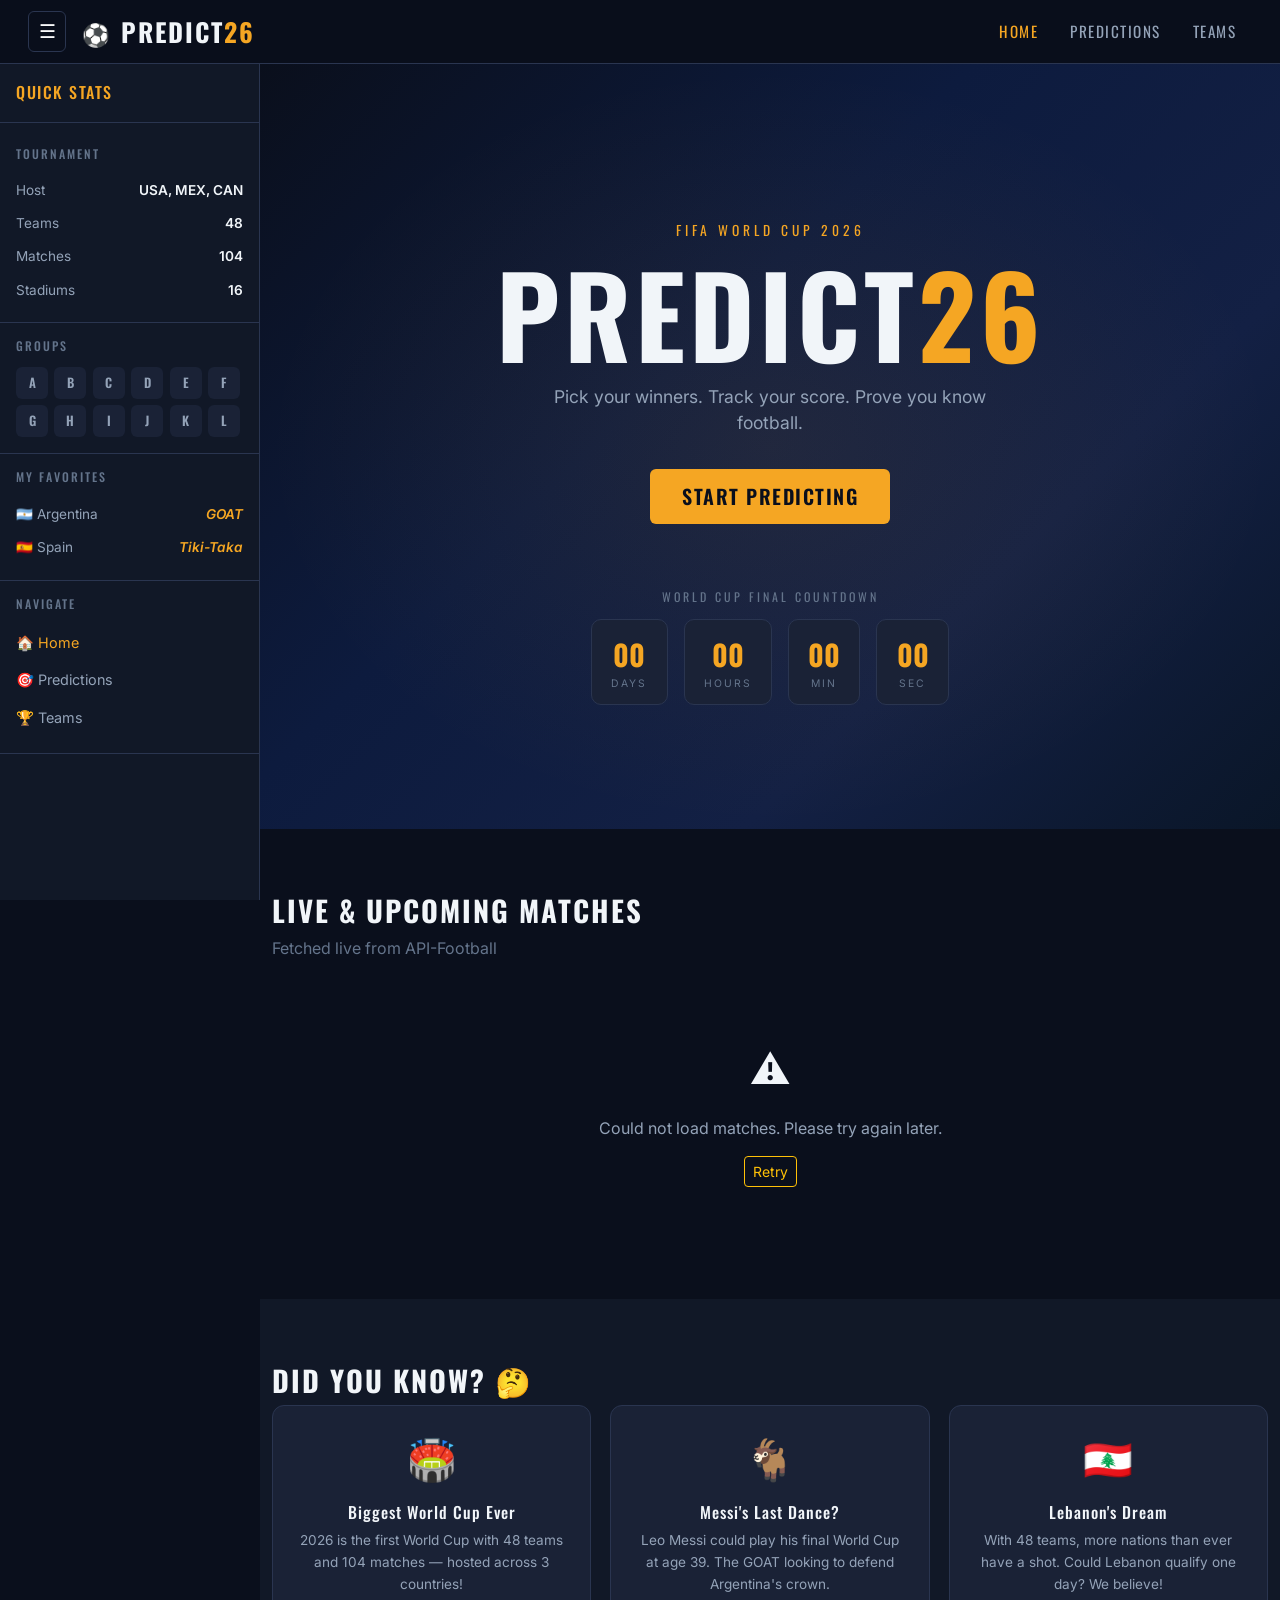
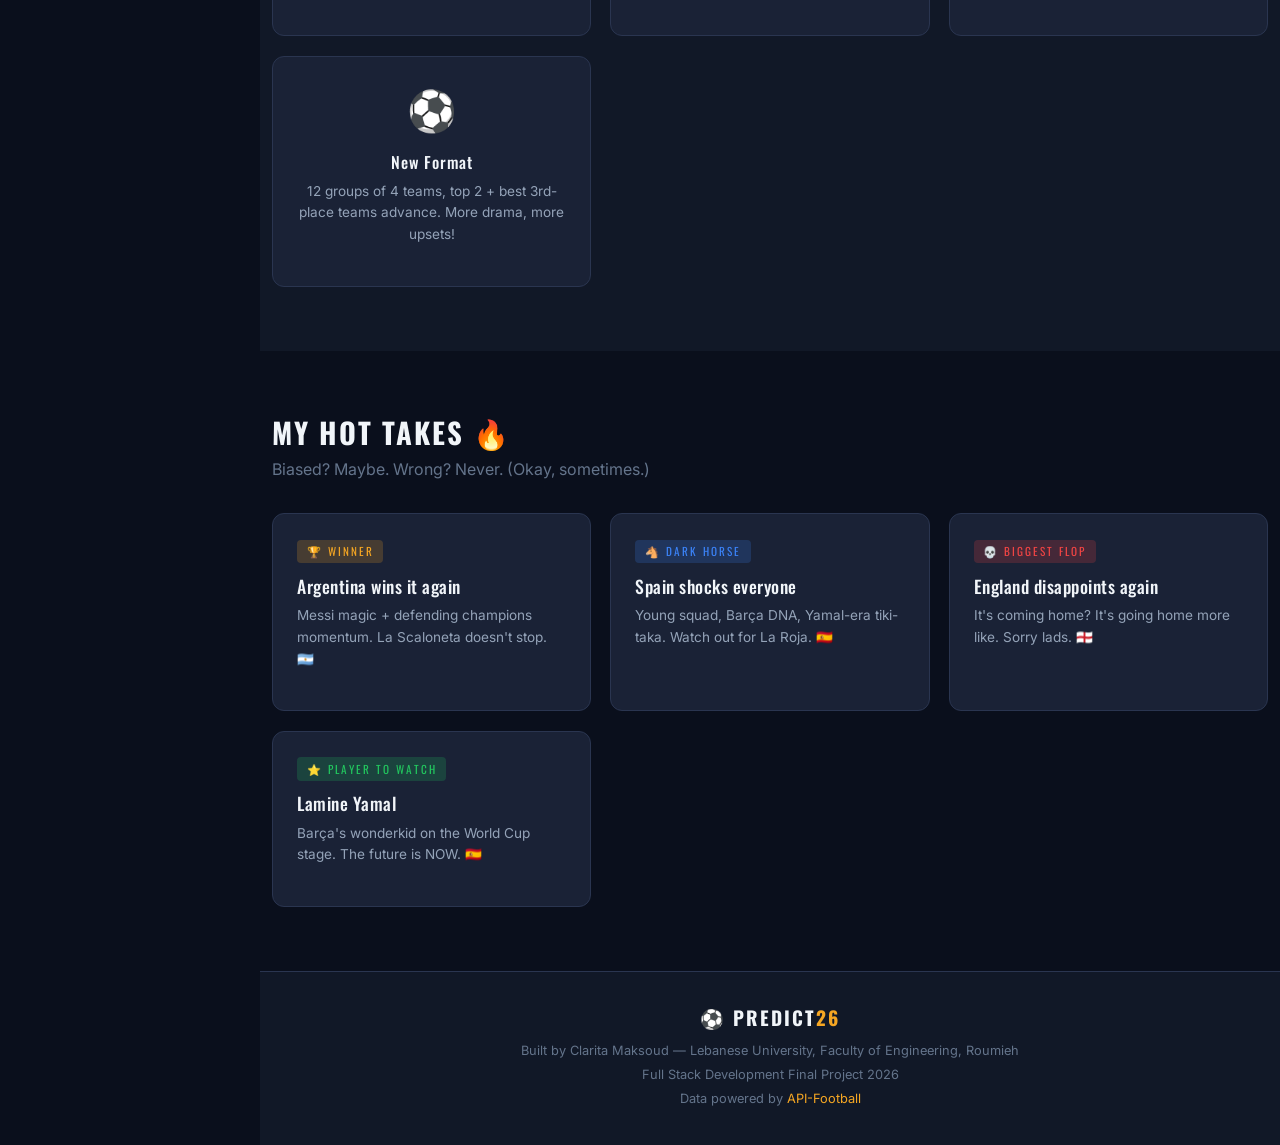
==== index.html @ 666c5987 "Initial project setup: HTML structure, dark theme CSS, ES6 classes, sidebar, countdown timer" ====
<!DOCTYPE html>
<html lang="en">
<head>
  <meta charset="UTF-8">
  <meta name="viewport" content="width=device-width, initial-scale=1.0">
  <title>Predict26 — World Cup 2026 Predictions</title>
  <link href="https://cdn.jsdelivr.net/npm/bootstrap@5.3.3/dist/css/bootstrap.min.css" rel="stylesheet">
  <link href="https://fonts.googleapis.com/css2?family=Inter:wght@400;500;600;700&family=Oswald:wght@400;500;600;700&display=swap" rel="stylesheet">
  <link rel="stylesheet" href="css/style.css">
</head>
<body>

  <!-- NAVBAR -->
  <nav class="navbar navbar-expand-lg navbar-dark fixed-top">
    <div class="container-fluid">
      <button class="btn btn-outline-light sidebar-toggle me-3" id="sidebarToggle">
        <span class="toggle-icon">&#9776;</span>
      </button>
      <a class="navbar-brand" href="index.html">
        <span class="brand-icon">⚽</span> PREDICT<span class="brand-accent">26</span>
      </a>
      <button class="navbar-toggler" type="button" data-bs-toggle="collapse" data-bs-target="#navbarNav">
        <span class="navbar-toggler-icon"></span>
      </button>
      <div class="collapse navbar-collapse" id="navbarNav">
        <ul class="navbar-nav ms-auto">
          <li class="nav-item"><a class="nav-link active" href="index.html">Home</a></li>
          <li class="nav-item"><a class="nav-link" href="predictions.html">Predictions</a></li>
          <li class="nav-item"><a class="nav-link" href="teams.html">Teams</a></li>
        </ul>
      </div>
    </div>
  </nav>

  <!-- SIDEBAR (Collapsible - Unique Requirement) -->
  <!-- This sidebar collapses on smaller screens as required by the assignment -->
  <aside class="sidebar" id="sidebar">
    <div class="sidebar-header">
      <h5>Quick Stats</h5>
      <button class="btn-close btn-close-white d-lg-none" id="sidebarClose"></button>
    </div>
    <div class="sidebar-body">
      <div class="sidebar-section">
        <h6 class="sidebar-label">Tournament</h6>
        <div class="stat-item">
          <span class="stat-name">Host</span>
          <span class="stat-value">USA, MEX, CAN</span>
        </div>
        <div class="stat-item">
          <span class="stat-name">Teams</span>
          <span class="stat-value">48</span>
        </div>
        <div class="stat-item">
          <span class="stat-name">Matches</span>
          <span class="stat-value">104</span>
        </div>
        <div class="stat-item">
          <span class="stat-name">Stadiums</span>
          <span class="stat-value">16</span>
        </div>
      </div>
      <div class="sidebar-section">
        <h6 class="sidebar-label">Groups</h6>
        <div class="group-links">
          <a href="teams.html?group=A" class="group-badge">A</a>
          <a href="teams.html?group=B" class="group-badge">B</a>
          <a href="teams.html?group=C" class="group-badge">C</a>
          <a href="teams.html?group=D" class="group-badge">D</a>
          <a href="teams.html?group=E" class="group-badge">E</a>
          <a href="teams.html?group=F" class="group-badge">F</a>
          <a href="teams.html?group=G" class="group-badge">G</a>
          <a href="teams.html?group=H" class="group-badge">H</a>
          <a href="teams.html?group=I" class="group-badge">I</a>
          <a href="teams.html?group=J" class="group-badge">J</a>
          <a href="teams.html?group=K" class="group-badge">K</a>
          <a href="teams.html?group=L" class="group-badge">L</a>
        </div>
      </div>
      <div class="sidebar-section">
        <h6 class="sidebar-label">My Favorites</h6>
        <div class="stat-item">
          <span class="stat-name">🇦🇷 Argentina</span>
          <span class="stat-value fav">GOAT</span>
        </div>
        <div class="stat-item">
          <span class="stat-name">🇪🇸 Spain</span>
          <span class="stat-value fav">Tiki-Taka</span>
        </div>
      </div>
      <div class="sidebar-section">
        <h6 class="sidebar-label">Navigate</h6>
        <a href="index.html" class="sidebar-nav-link active">🏠 Home</a>
        <a href="predictions.html" class="sidebar-nav-link">🎯 Predictions</a>
        <a href="teams.html" class="sidebar-nav-link">🏆 Teams</a>
      </div>
    </div>
  </aside>

  <!-- SIDEBAR OVERLAY -->
  <div class="sidebar-overlay" id="sidebarOverlay"></div>

  <!-- MAIN CONTENT -->
  <main class="main-content" id="mainContent">

    <!-- HERO SECTION -->
    <section class="hero-section">
      <div class="hero-overlay"></div>
      <div class="hero-content">
        <p class="hero-eyebrow">FIFA World Cup 2026</p>
        <h1 class="hero-title">PREDICT<span class="brand-accent">26</span></h1>
        <p class="hero-subtitle">Pick your winners. Track your score. Prove you know football.</p>
        <a href="predictions.html" class="btn btn-accent btn-lg">Start Predicting</a>
      </div>
      <div class="hero-countdown" id="heroCountdown">
        <p class="countdown-label">World Cup Final Countdown</p>
        <div class="countdown-timer" id="countdownTimer">
          <div class="countdown-block">
            <span class="countdown-number" id="countDays">00</span>
            <span class="countdown-unit">Days</span>
          </div>
          <div class="countdown-block">
            <span class="countdown-number" id="countHours">00</span>
            <span class="countdown-unit">Hours</span>
          </div>
          <div class="countdown-block">
            <span class="countdown-number" id="countMins">00</span>
            <span class="countdown-unit">Min</span>
          </div>
          <div class="countdown-block">
            <span class="countdown-number" id="countSecs">00</span>
            <span class="countdown-unit">Sec</span>
          </div>
        </div>
      </div>
    </section>

    <!-- LIVE MATCHES SECTION -->
    <section class="section-dark">
      <div class="container">
        <h2 class="section-title">Live & Upcoming Matches</h2>
        <p class="section-desc">Fetched live from API-Football</p>

        <!-- Loading State -->
        <div class="loading-container" id="matchesLoading">
          <div class="spinner-border text-warning" role="status">
            <span class="visually-hidden">Loading...</span>
          </div>
          <p class="loading-text">Loading matches...</p>
        </div>

        <!-- Error State -->
        <div class="error-container d-none" id="matchesError">
          <p class="error-icon">⚠️</p>
          <p class="error-text">Could not load matches. Please try again later.</p>
          <button class="btn btn-outline-warning btn-sm" onclick="app.loadMatches()">Retry</button>
        </div>

        <!-- Empty State -->
        <div class="empty-container d-none" id="matchesEmpty">
          <p class="empty-icon">📭</p>
          <p class="empty-text">No matches scheduled right now.</p>
        </div>

        <!-- Matches Grid -->
        <div class="matches-grid d-none" id="matchesGrid">
          <!-- Matches inserted by JS -->
        </div>
      </div>
    </section>

    <!-- DID YOU KNOW SECTION -->
    <section class="section-feature">
      <div class="container">
        <h2 class="section-title">Did You Know? 🤔</h2>
        <div class="facts-grid">
          <div class="fact-card">
            <div class="fact-emoji">🏟️</div>
            <h5 class="fact-title">Biggest World Cup Ever</h5>
            <p class="fact-text">2026 is the first World Cup with 48 teams and 104 matches — hosted across 3 countries!</p>
          </div>
          <div class="fact-card">
            <div class="fact-emoji">🐐</div>
            <h5 class="fact-title">Messi's Last Dance?</h5>
            <p class="fact-text">Leo Messi could play his final World Cup at age 39. The GOAT looking to defend Argentina's crown.</p>
          </div>
          <div class="fact-card">
            <div class="fact-emoji">🇱🇧</div>
            <h5 class="fact-title">Lebanon's Dream</h5>
            <p class="fact-text">With 48 teams, more nations than ever have a shot. Could Lebanon qualify one day? We believe!</p>
          </div>
          <div class="fact-card">
            <div class="fact-emoji">⚽</div>
            <h5 class="fact-title">New Format</h5>
            <p class="fact-text">12 groups of 4 teams, top 2 + best 3rd-place teams advance. More drama, more upsets!</p>
          </div>
        </div>
      </div>
    </section>

    <!-- HOT TAKES SECTION -->
    <section class="section-dark">
      <div class="container">
        <h2 class="section-title">My Hot Takes 🔥</h2>
        <p class="section-desc">Biased? Maybe. Wrong? Never. (Okay, sometimes.)</p>
        <div class="takes-grid">
          <div class="take-card">
            <div class="take-verdict win">🏆 Winner</div>
            <h4>Argentina wins it again</h4>
            <p>Messi magic + defending champions momentum. La Scaloneta doesn't stop. 🇦🇷</p>
          </div>
          <div class="take-card">
            <div class="take-verdict dark-horse">🐴 Dark Horse</div>
            <h4>Spain shocks everyone</h4>
            <p>Young squad, Barça DNA, Yamal-era tiki-taka. Watch out for La Roja. 🇪🇸</p>
          </div>
          <div class="take-card">
            <div class="take-verdict flop">💀 Biggest Flop</div>
            <h4>England disappoints again</h4>
            <p>It's coming home? It's going home more like. Sorry lads. 🏴󠁧󠁢󠁥󠁮󠁧󠁿</p>
          </div>
          <div class="take-card">
            <div class="take-verdict player">⭐ Player to Watch</div>
            <h4>Lamine Yamal</h4>
            <p>Barça's wonderkid on the World Cup stage. The future is NOW. 🇪🇸</p>
          </div>
        </div>
      </div>
    </section>

    <!-- FOOTER -->
    <footer class="site-footer">
      <div class="container">
        <div class="footer-content">
          <p class="footer-brand">⚽ PREDICT<span class="brand-accent">26</span></p>
          <p class="footer-text">Built by Clarita Maksoud — Lebanese University, Faculty of Engineering, Roumieh</p>
          <p class="footer-text">Full Stack Development Final Project 2026</p>
          <p class="footer-text">Data powered by <a href="https://www.api-football.com/" target="_blank">API-Football</a></p>
        </div>
      </div>
    </footer>

  </main>

  <script src="https://cdn.jsdelivr.net/npm/bootstrap@5.3.3/dist/js/bootstrap.bundle.min.js"></script>
  <script src="js/app.js"></script>
</body>
</html>
---- css/style.css ----
/* ============================================
   PREDICT26 — World Cup 2026 Predictions
   Custom CSS — Dark Stadium Theme
   ============================================ */

/* ---------- CSS VARIABLES ---------- */
:root {
  --bg-primary: #0a0f1c;
  --bg-secondary: #111827;
  --bg-card: #1a2236;
  --bg-card-hover: #222d45;
  --accent-gold: #f5a623;
  --accent-green: #22c55e;
  --accent-red: #ef4444;
  --accent-blue: #3b82f6;
  --text-primary: #f1f5f9;
  --text-secondary: #94a3b8;
  --text-muted: #64748b;
  --border-color: #2a3550;
  --sidebar-width: 260px;
  --navbar-height: 64px;
  --font-display: 'Oswald', sans-serif;
  --font-body: 'Inter', sans-serif;
}

/* ---------- RESET & BASE ---------- */
* {
  margin: 0;
  padding: 0;
  box-sizing: border-box;
}

body {
  font-family: var(--font-body);
  background-color: var(--bg-primary);
  color: var(--text-primary);
  overflow-x: hidden;
}

a {
  color: var(--accent-gold);
  text-decoration: none;
}

a:hover {
  color: #ffc04d;
}

/* ---------- NAVBAR ---------- */
.navbar {
  background-color: rgba(10, 15, 28, 0.95);
  backdrop-filter: blur(12px);
  border-bottom: 1px solid var(--border-color);
  height: var(--navbar-height);
  z-index: 1050;
  padding: 0 1rem;
}

.navbar-brand {
  font-family: var(--font-display);
  font-size: 1.6rem;
  font-weight: 700;
  letter-spacing: 2px;
  color: var(--text-primary) !important;
}

.brand-accent {
  color: var(--accent-gold);
}

.brand-icon {
  font-size: 1.4rem;
}

.nav-link {
  font-family: var(--font-display);
  font-size: 0.95rem;
  letter-spacing: 1.5px;
  text-transform: uppercase;
  color: var(--text-secondary) !important;
  padding: 0.5rem 1rem !important;
  transition: color 0.3s ease;
}

.nav-link:hover,
.nav-link.active {
  color: var(--accent-gold) !important;
}

.sidebar-toggle {
  border: 1px solid var(--border-color);
  font-size: 1.2rem;
  padding: 0.3rem 0.6rem;
}

/* ---------- SIDEBAR (Unique Requirement: Collapses on smaller screens) ---------- */
.sidebar {
  position: fixed;
  top: var(--navbar-height);
  left: 0;
  width: var(--sidebar-width);
  height: calc(100vh - var(--navbar-height));
  background-color: var(--bg-secondary);
  border-right: 1px solid var(--border-color);
  overflow-y: auto;
  z-index: 1040;
  transition: transform 0.3s ease;
}

.sidebar-header {
  display: flex;
  justify-content: space-between;
  align-items: center;
  padding: 1.2rem 1rem;
  border-bottom: 1px solid var(--border-color);
}

.sidebar-header h5 {
  font-family: var(--font-display);
  font-size: 1rem;
  letter-spacing: 1.5px;
  text-transform: uppercase;
  color: var(--accent-gold);
  margin: 0;
}

.sidebar-body {
  padding: 0.5rem 0;
}

.sidebar-section {
  padding: 1rem;
  border-bottom: 1px solid var(--border-color);
}

.sidebar-label {
  font-family: var(--font-display);
  font-size: 0.75rem;
  letter-spacing: 2px;
  text-transform: uppercase;
  color: var(--text-muted);
  margin-bottom: 0.8rem;
}

.stat-item {
  display: flex;
  justify-content: space-between;
  align-items: center;
  padding: 0.4rem 0;
  font-size: 0.85rem;
}

.stat-name {
  color: var(--text-secondary);
}

.stat-value {
  color: var(--text-primary);
  font-weight: 600;
}

.stat-value.fav {
  color: var(--accent-gold);
  font-style: italic;
}

.group-links {
  display: flex;
  flex-wrap: wrap;
  gap: 0.4rem;
}

.group-badge {
  display: inline-flex;
  align-items: center;
  justify-content: center;
  width: 32px;
  height: 32px;
  border-radius: 6px;
  background-color: var(--bg-card);
  color: var(--text-secondary);
  font-family: var(--font-display);
  font-size: 0.8rem;
  font-weight: 600;
  transition: all 0.2s ease;
}

.group-badge:hover {
  background-color: var(--accent-gold);
  color: var(--bg-primary);
}

.sidebar-nav-link {
  display: block;
  padding: 0.5rem 0;
  color: var(--text-secondary);
  font-size: 0.9rem;
  transition: color 0.2s ease;
}

.sidebar-nav-link:hover,
.sidebar-nav-link.active {
  color: var(--accent-gold);
}

.sidebar-filter {
  background-color: var(--bg-card);
  border: 1px solid var(--border-color);
  color: var(--text-primary);
  font-size: 0.85rem;
}

.sidebar-filter:focus {
  border-color: var(--accent-gold);
  box-shadow: 0 0 0 2px rgba(245, 166, 35, 0.2);
}

.sidebar-filter option {
  background-color: var(--bg-card);
}

.score-display {
  text-align: center;
  padding: 0.8rem;
  background: linear-gradient(135deg, rgba(245, 166, 35, 0.15), rgba(245, 166, 35, 0.05));
  border-radius: 10px;
  margin-bottom: 0.8rem;
}

.score-number {
  display: block;
  font-family: var(--font-display);
  font-size: 2.5rem;
  font-weight: 700;
  color: var(--accent-gold);
}

.score-label {
  font-size: 0.75rem;
  text-transform: uppercase;
  letter-spacing: 2px;
  color: var(--text-muted);
}

/* Sidebar overlay for mobile */
.sidebar-overlay {
  display: none;
  position: fixed;
  top: var(--navbar-height);
  left: 0;
  width: 100%;
  height: 100%;
  background: rgba(0, 0, 0, 0.6);
  z-index: 1035;
}

.sidebar-overlay.active {
  display: block;
}

/* ---------- SIDEBAR RESPONSIVE BEHAVIOR ---------- */
/* On large screens: sidebar always visible */
@media (min-width: 992px) {
  .sidebar {
    transform: translateX(0);
  }

  .main-content {
    margin-left: var(--sidebar-width);
  }
}

/* On smaller screens: sidebar hidden by default, shown on toggle */
@media (max-width: 991.98px) {
  .sidebar {
    transform: translateX(-100%);
  }

  .sidebar.active {
    transform: translateX(0);
  }

  .main-content {
    margin-left: 0;
  }
}

/* ---------- MAIN CONTENT ---------- */
.main-content {
  padding-top: var(--navbar-height);
  min-height: 100vh;
}

/* ---------- HERO SECTION ---------- */
.hero-section {
  position: relative;
  display: flex;
  flex-direction: column;
  align-items: center;
  justify-content: center;
  min-height: 85vh;
  background: linear-gradient(
    135deg,
    var(--bg-primary) 0%,
    #0d1b3e 40%,
    #132044 70%,
    #0a1628 100%
  );
  text-align: center;
  overflow: hidden;
}

.hero-overlay {
  position: absolute;
  inset: 0;
  background: radial-gradient(
    ellipse at center,
    rgba(245, 166, 35, 0.08) 0%,
    transparent 70%
  );
  pointer-events: none;
}

.hero-content {
  position: relative;
  z-index: 2;
  padding: 2rem;
}

.hero-eyebrow {
  font-family: var(--font-display);
  font-size: 0.85rem;
  letter-spacing: 4px;
  text-transform: uppercase;
  color: var(--accent-gold);
  margin-bottom: 1rem;
}

.hero-title {
  font-family: var(--font-display);
  font-size: clamp(3rem, 10vw, 7rem);
  font-weight: 700;
  letter-spacing: 4px;
  line-height: 1;
  margin-bottom: 1rem;
}

.hero-subtitle {
  font-size: 1.1rem;
  color: var(--text-secondary);
  max-width: 500px;
  margin: 0 auto 2rem;
}

.btn-accent {
  background-color: var(--accent-gold);
  color: var(--bg-primary);
  font-family: var(--font-display);
  font-weight: 600;
  letter-spacing: 1.5px;
  text-transform: uppercase;
  border: none;
  padding: 0.8rem 2rem;
  border-radius: 6px;
  transition: all 0.3s ease;
}

.btn-accent:hover {
  background-color: #ffc04d;
  color: var(--bg-primary);
  transform: translateY(-2px);
  box-shadow: 0 6px 20px rgba(245, 166, 35, 0.3);
}

/* Countdown */
.hero-countdown {
  position: relative;
  z-index: 2;
  margin-top: 2rem;
}

.countdown-label {
  font-family: var(--font-display);
  font-size: 0.75rem;
  letter-spacing: 3px;
  text-transform: uppercase;
  color: var(--text-muted);
  margin-bottom: 0.8rem;
}

.countdown-timer {
  display: flex;
  gap: 1rem;
}

.countdown-block {
  display: flex;
  flex-direction: column;
  align-items: center;
  background: var(--bg-card);
  border: 1px solid var(--border-color);
  border-radius: 10px;
  padding: 0.8rem 1.2rem;
  min-width: 70px;
}

.countdown-number {
  font-family: var(--font-display);
  font-size: 1.8rem;
  font-weight: 700;
  color: var(--accent-gold);
}

.countdown-unit {
  font-size: 0.65rem;
  text-transform: uppercase;
  letter-spacing: 2px;
  color: var(--text-muted);
}

/* ---------- SECTIONS ---------- */
.section-dark {
  padding: 4rem 0;
  background-color: var(--bg-primary);
}

.section-feature {
  padding: 4rem 0;
  background-color: var(--bg-secondary);
}

.section-title {
  font-family: var(--font-display);
  font-size: 1.8rem;
  font-weight: 700;
  letter-spacing: 2px;
  text-transform: uppercase;
  margin-bottom: 0.5rem;
}

.section-desc {
  color: var(--text-muted);
  margin-bottom: 2rem;
}

/* ---------- PAGE HEADER ---------- */
.page-header {
  padding: 3rem 0 2rem;
  background: linear-gradient(135deg, var(--bg-secondary), var(--bg-primary));
  border-bottom: 1px solid var(--border-color);
}

.page-title {
  font-family: var(--font-display);
  font-size: 2.2rem;
  font-weight: 700;
  letter-spacing: 2px;
}

.page-desc {
  color: var(--text-secondary);
  margin-top: 0.5rem;
}

/* ---------- LOADING / ERROR / EMPTY STATES ---------- */
.loading-container,
.error-container,
.empty-container {
  text-align: center;
  padding: 3rem 1rem;
}

.loading-text,
.error-text,
.empty-text {
  color: var(--text-secondary);
  margin-top: 1rem;
}

.error-icon,
.empty-icon {
  font-size: 2.5rem;
  margin-bottom: 0.5rem;
}

/* ---------- MATCHES GRID ---------- */
.matches-grid {
  display: grid;
  grid-template-columns: repeat(auto-fill, minmax(320px, 1fr));
  gap: 1.2rem;
}

.match-card {
  background: var(--bg-card);
  border: 1px solid var(--border-color);
  border-radius: 12px;
  padding: 1.5rem;
  transition: all 0.3s ease;
}

.match-card:hover {
  border-color: var(--accent-gold);
  transform: translateY(-2px);
  box-shadow: 0 8px 24px rgba(0, 0, 0, 0.3);
}

.match-status {
  display: inline-block;
  font-family: var(--font-display);
  font-size: 0.7rem;
  letter-spacing: 2px;
  text-transform: uppercase;
  padding: 0.2rem 0.6rem;
  border-radius: 4px;
  margin-bottom: 1rem;
}

.match-status.live {
  background-color: rgba(239, 68, 68, 0.2);
  color: var(--accent-red);
  animation: pulse 2s infinite;
}

.match-status.upcoming {
  background-color: rgba(59, 130, 246, 0.2);
  color: var(--accent-blue);
}

.match-status.finished {
  background-color: rgba(34, 197, 94, 0.2);
  color: var(--accent-green);
}

@keyframes pulse {
  0%, 100% { opacity: 1; }
  50% { opacity: 0.5; }
}

.match-teams {
  display: flex;
  align-items: center;
  justify-content: space-between;
  margin-bottom: 1rem;
}

.match-team {
  display: flex;
  flex-direction: column;
  align-items: center;
  text-align: center;
  flex: 1;
}

.team-logo {
  width: 48px;
  height: 48px;
  border-radius: 50%;
  object-fit: contain;
  background: var(--bg-secondary);
  padding: 4px;
  margin-bottom: 0.5rem;
}

.team-name {
  font-family: var(--font-display);
  font-size: 0.85rem;
  font-weight: 600;
  letter-spacing: 1px;
}

.match-vs {
  font-family: var(--font-display);
  font-size: 1.2rem;
  color: var(--text-muted);
  padding: 0 1rem;
}

.match-score {
  font-family: var(--font-display);
  font-size: 1.5rem;
  font-weight: 700;
  color: var(--accent-gold);
  padding: 0 0.5rem;
}

.match-info {
  font-size: 0.8rem;
  color: var(--text-muted);
  text-align: center;
}

/* ---------- PREDICTIONS ---------- */
.predictions-grid {
  display: grid;
  grid-template-columns: repeat(auto-fill, minmax(340px, 1fr));
  gap: 1.2rem;
}

.prediction-card {
  background: var(--bg-card);
  border: 1px solid var(--border-color);
  border-radius: 12px;
  padding: 1.5rem;
  transition: all 0.3s ease;
}

.prediction-actions {
  display: flex;
  gap: 0.5rem;
  margin-top: 1rem;
}

.btn-predict {
  flex: 1;
  padding: 0.5rem;
  border: 1px solid var(--border-color);
  border-radius: 8px;
  background: var(--bg-secondary);
  color: var(--text-secondary);
  font-family: var(--font-display);
  font-size: 0.8rem;
  letter-spacing: 1px;
  text-transform: uppercase;
  cursor: pointer;
  transition: all 0.3s ease;
}

.btn-predict:hover {
  border-color: var(--accent-gold);
  color: var(--accent-gold);
}

.btn-predict.selected {
  background: linear-gradient(135deg, rgba(245, 166, 35, 0.2), rgba(245, 166, 35, 0.1));
  border-color: var(--accent-gold);
  color: var(--accent-gold);
}

.btn-predict.correct {
  background: linear-gradient(135deg, rgba(34, 197, 94, 0.2), rgba(34, 197, 94, 0.1));
  border-color: var(--accent-green);
  color: var(--accent-green);
}

.btn-predict.wrong {
  background: linear-gradient(135deg, rgba(239, 68, 68, 0.2), rgba(239, 68, 68, 0.1));
  border-color: var(--accent-red);
  color: var(--accent-red);
}

/* ---------- SEARCH BAR ---------- */
.search-bar {
  margin-bottom: 1.5rem;
  max-width: 500px;
}

.search-input {
  background-color: var(--bg-card);
  border: 1px solid var(--border-color);
  color: var(--text-primary);
  font-size: 0.95rem;
  padding: 0.7rem 1rem;
  border-radius: 8px;
}

.search-input:focus {
  background-color: var(--bg-card);
  border-color: var(--accent-gold);
  color: var(--text-primary);
  box-shadow: 0 0 0 3px rgba(245, 166, 35, 0.15);
}

.search-input::placeholder {
  color: var(--text-muted);
}

.results-count {
  font-size: 0.85rem;
  color: var(--text-muted);
  margin-bottom: 1rem;
}

/* ---------- FACTS GRID ---------- */
.facts-grid {
  display: grid;
  grid-template-columns: repeat(auto-fill, minmax(240px, 1fr));
  gap: 1.2rem;
}

.fact-card {
  background: var(--bg-card);
  border: 1px solid var(--border-color);
  border-radius: 12px;
  padding: 1.5rem;
  text-align: center;
  transition: all 0.3s ease;
}

.fact-card:hover {
  transform: translateY(-3px);
  border-color: var(--accent-gold);
}

.fact-emoji {
  font-size: 2.5rem;
  margin-bottom: 0.8rem;
}

.fact-title {
  font-family: var(--font-display);
  font-size: 1rem;
  letter-spacing: 1px;
  margin-bottom: 0.5rem;
}

.fact-text {
  font-size: 0.85rem;
  color: var(--text-secondary);
  line-height: 1.6;
}

/* ---------- HOT TAKES ---------- */
.takes-grid {
  display: grid;
  grid-template-columns: repeat(auto-fill, minmax(260px, 1fr));
  gap: 1.2rem;
}

.take-card {
  background: var(--bg-card);
  border: 1px solid var(--border-color);
  border-radius: 12px;
  padding: 1.5rem;
  transition: all 0.3s ease;
}

.take-card:hover {
  transform: translateY(-3px);
  box-shadow: 0 8px 24px rgba(0, 0, 0, 0.3);
}

.take-card h4 {
  font-family: var(--font-display);
  font-size: 1.1rem;
  letter-spacing: 0.5px;
  margin-bottom: 0.5rem;
}

.take-card p {
  font-size: 0.85rem;
  color: var(--text-secondary);
  line-height: 1.6;
}

.take-verdict {
  display: inline-block;
  font-family: var(--font-display);
  font-size: 0.7rem;
  letter-spacing: 2px;
  text-transform: uppercase;
  padding: 0.2rem 0.6rem;
  border-radius: 4px;
  margin-bottom: 0.8rem;
}

.take-verdict.win {
  background: rgba(245, 166, 35, 0.2);
  color: var(--accent-gold);
}

.take-verdict.dark-horse {
  background: rgba(59, 130, 246, 0.2);
  color: var(--accent-blue);
}

.take-verdict.flop {
  background: rgba(239, 68, 68, 0.2);
  color: var(--accent-red);
}

.take-verdict.player {
  background: rgba(34, 197, 94, 0.2);
  color: var(--accent-green);
}

/* ---------- TEAMS GRID ---------- */
.teams-grid {
  display: grid;
  grid-template-columns: repeat(auto-fill, minmax(300px, 1fr));
  gap: 1.2rem;
}

.team-card {
  background: var(--bg-card);
  border: 1px solid var(--border-color);
  border-radius: 12px;
  padding: 1.5rem;
  transition: all 0.3s ease;
}

.team-card:hover {
  transform: translateY(-3px);
  border-color: var(--accent-gold);
  box-shadow: 0 8px 24px rgba(0, 0, 0, 0.3);
}

.team-card-header {
  display: flex;
  align-items: center;
  gap: 1rem;
  margin-bottom: 1rem;
}

.team-flag {
  font-size: 2.5rem;
}

.team-card-name {
  font-family: var(--font-display);
  font-size: 1.2rem;
  font-weight: 600;
  letter-spacing: 1px;
}

.team-card-region {
  font-size: 0.75rem;
  color: var(--text-muted);
}

.team-rating-badge {
  display: inline-block;
  font-family: var(--font-display);
  font-size: 0.65rem;
  letter-spacing: 2px;
  text-transform: uppercase;
  padding: 0.2rem 0.5rem;
  border-radius: 4px;
  margin-bottom: 0.8rem;
}

.team-rating-badge.contender {
  background: rgba(245, 166, 35, 0.2);
  color: var(--accent-gold);
}

.team-rating-badge.dark-horse {
  background: rgba(59, 130, 246, 0.2);
  color: var(--accent-blue);
}

.team-rating-badge.underdog {
  background: rgba(34, 197, 94, 0.2);
  color: var(--accent-green);
}

.team-rating-badge.wild-card {
  background: rgba(168, 85, 247, 0.2);
  color: #a855f7;
}

.team-hot-take {
  font-size: 0.85rem;
  color: var(--text-secondary);
  line-height: 1.6;
  font-style: italic;
}

.team-key-player {
  font-size: 0.8rem;
  color: var(--text-muted);
  margin-top: 0.8rem;
}

.team-key-player strong {
  color: var(--text-primary);
}

/* ---------- API TEAM RESULTS ---------- */
.api-team-results {
  margin-top: 2rem;
}

.api-team-card {
  background: var(--bg-card);
  border: 1px solid var(--border-color);
  border-radius: 12px;
  padding: 2rem;
  display: flex;
  align-items: center;
  gap: 2rem;
  flex-wrap: wrap;
}

.api-team-logo {
  width: 80px;
  height: 80px;
  object-fit: contain;
}

.api-team-info h3 {
  font-family: var(--font-display);
  font-size: 1.5rem;
  letter-spacing: 1px;
}

.api-team-info p {
  color: var(--text-secondary);
  font-size: 0.9rem;
}

.api-team-stats {
  display: flex;
  gap: 1.5rem;
  flex-wrap: wrap;
  margin-top: 1rem;
}

.api-stat {
  text-align: center;
}

.api-stat-value {
  display: block;
  font-family: var(--font-display);
  font-size: 1.5rem;
  font-weight: 700;
  color: var(--accent-gold);
}

.api-stat-label {
  font-size: 0.7rem;
  text-transform: uppercase;
  letter-spacing: 1px;
  color: var(--text-muted);
}

/* ---------- FOOTER ---------- */
.site-footer {
  background: var(--bg-secondary);
  border-top: 1px solid var(--border-color);
  padding: 2rem 0;
}

.footer-content {
  text-align: center;
}

.footer-brand {
  font-family: var(--font-display);
  font-size: 1.2rem;
  font-weight: 700;
  letter-spacing: 2px;
  margin-bottom: 0.5rem;
}

.footer-text {
  font-size: 0.8rem;
  color: var(--text-muted);
  margin-bottom: 0.3rem;
}

/* ---------- RESPONSIVE ---------- */
@media (max-width: 768px) {
  .hero-title {
    font-size: 3rem;
  }

  .countdown-timer {
    gap: 0.5rem;
  }

  .countdown-block {
    min-width: 55px;
    padding: 0.5rem 0.8rem;
  }

  .countdown-number {
    font-size: 1.3rem;
  }

  .matches-grid,
  .predictions-grid,
  .teams-grid,
  .facts-grid,
  .takes-grid {
    grid-template-columns: 1fr;
  }

  .section-title {
    font-size: 1.4rem;
  }

  .api-team-card {
    flex-direction: column;
    text-align: center;
  }
}

@media (max-width: 576px) {
  .hero-section {
    min-height: 70vh;
  }

  .hero-subtitle {
    font-size: 0.95rem;
  }

  .page-title {
    font-size: 1.6rem;
  }
}
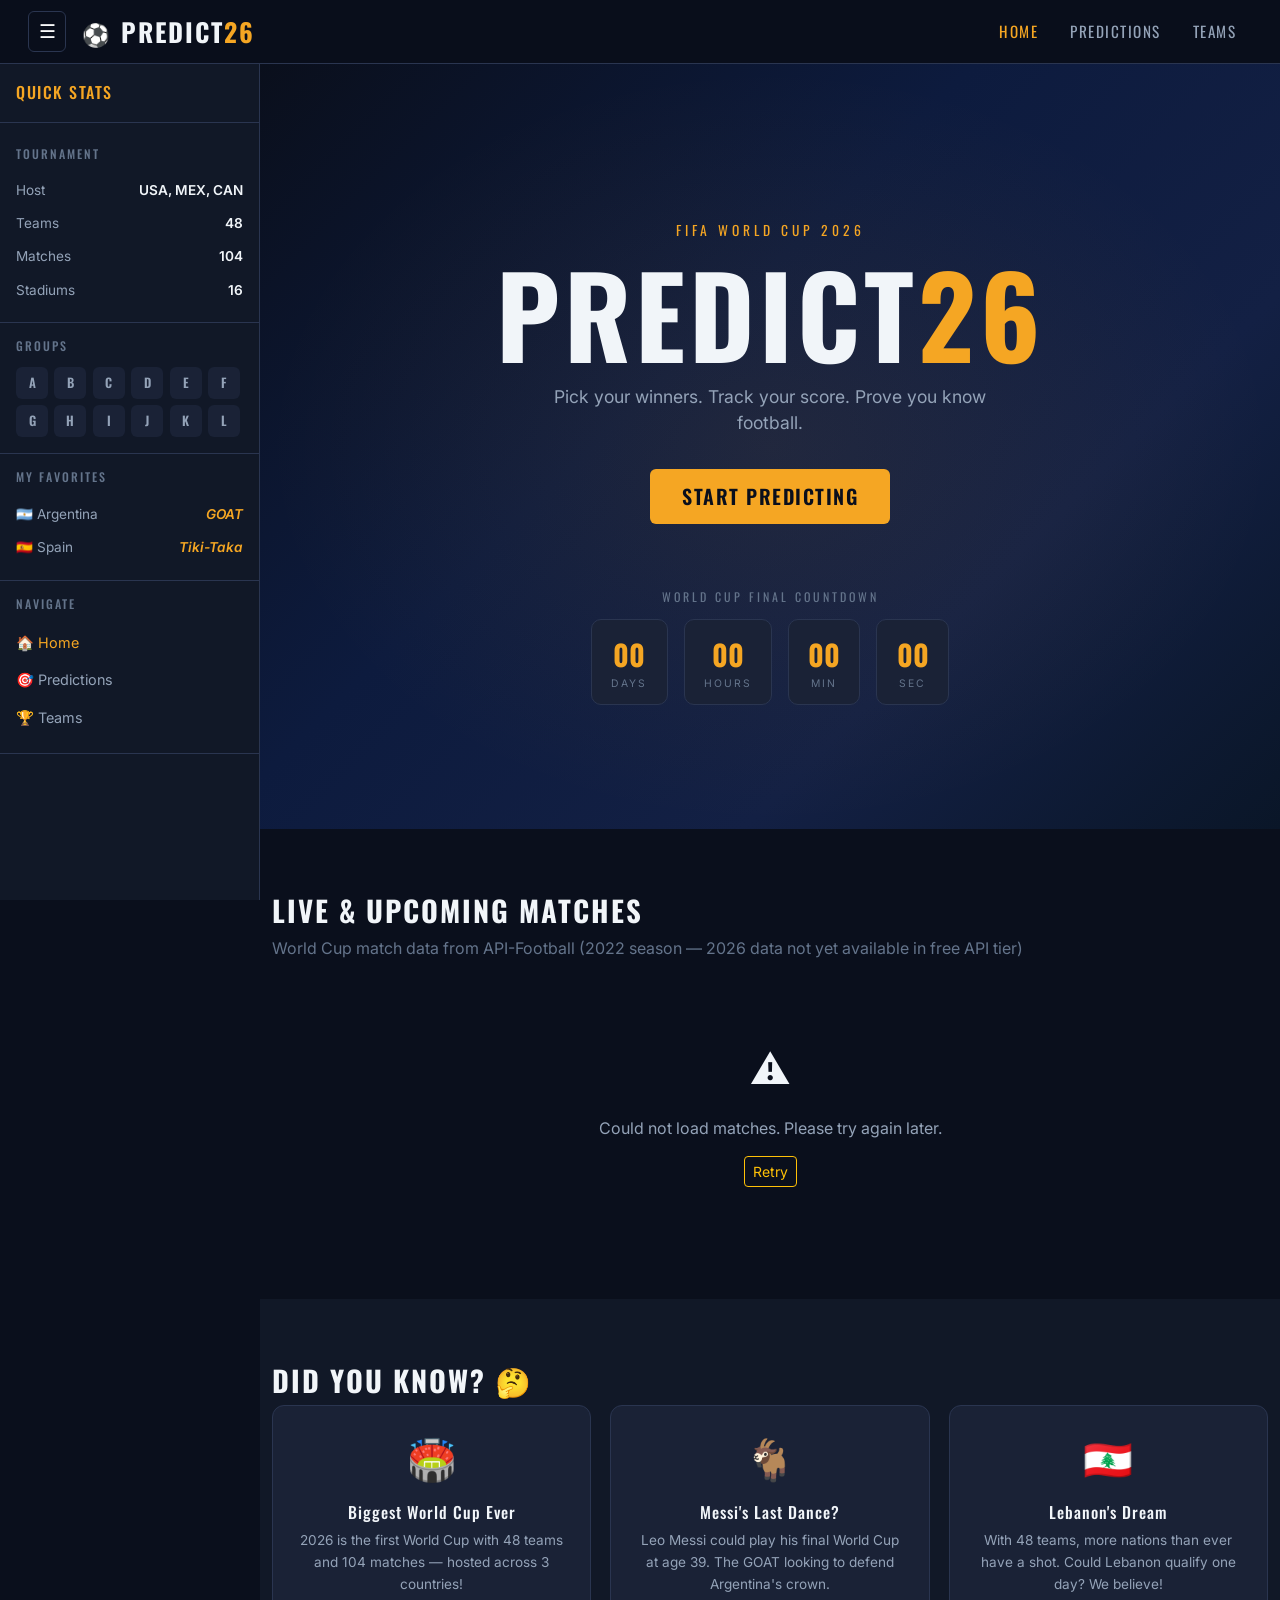
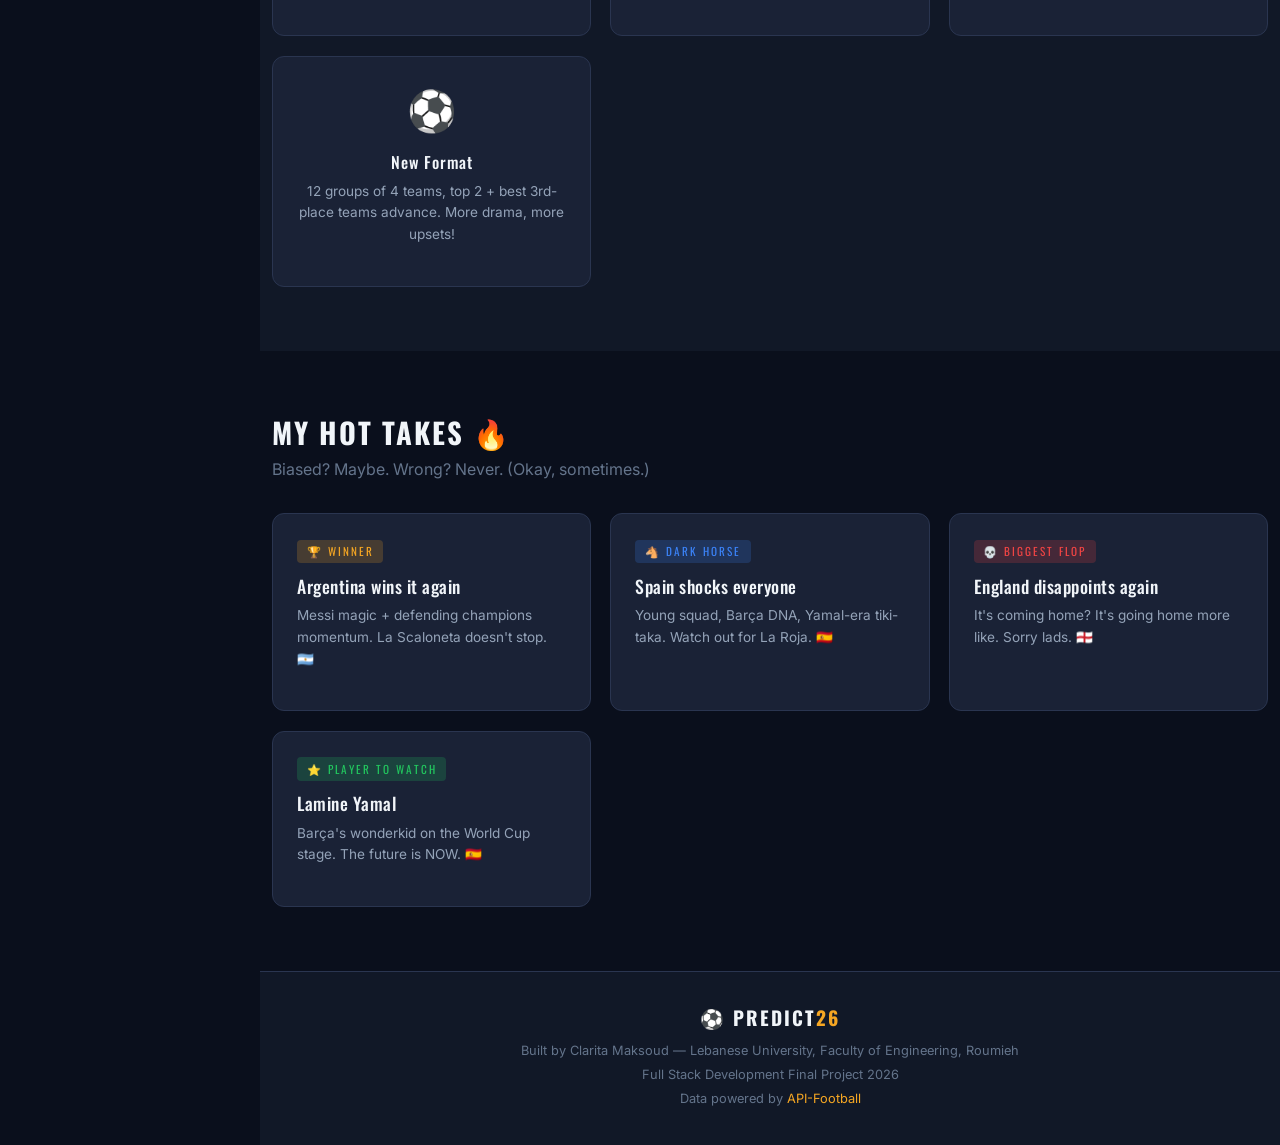
==== commit 115c5f89: "Fix API integration: connect to API-Football, display World Cup 2022 match data with team logos and " ====
--- a/index.html
+++ b/index.html
@@ -138,7 +138,7 @@
     <section class="section-dark">
       <div class="container">
         <h2 class="section-title">Live & Upcoming Matches</h2>
-        <p class="section-desc">Fetched live from API-Football</p>
+        <p class="section-desc">World Cup match data from API-Football (2022 season — 2026 data not yet available in free API tier)</p>
 
         <!-- Loading State -->
         <div class="loading-container" id="matchesLoading">
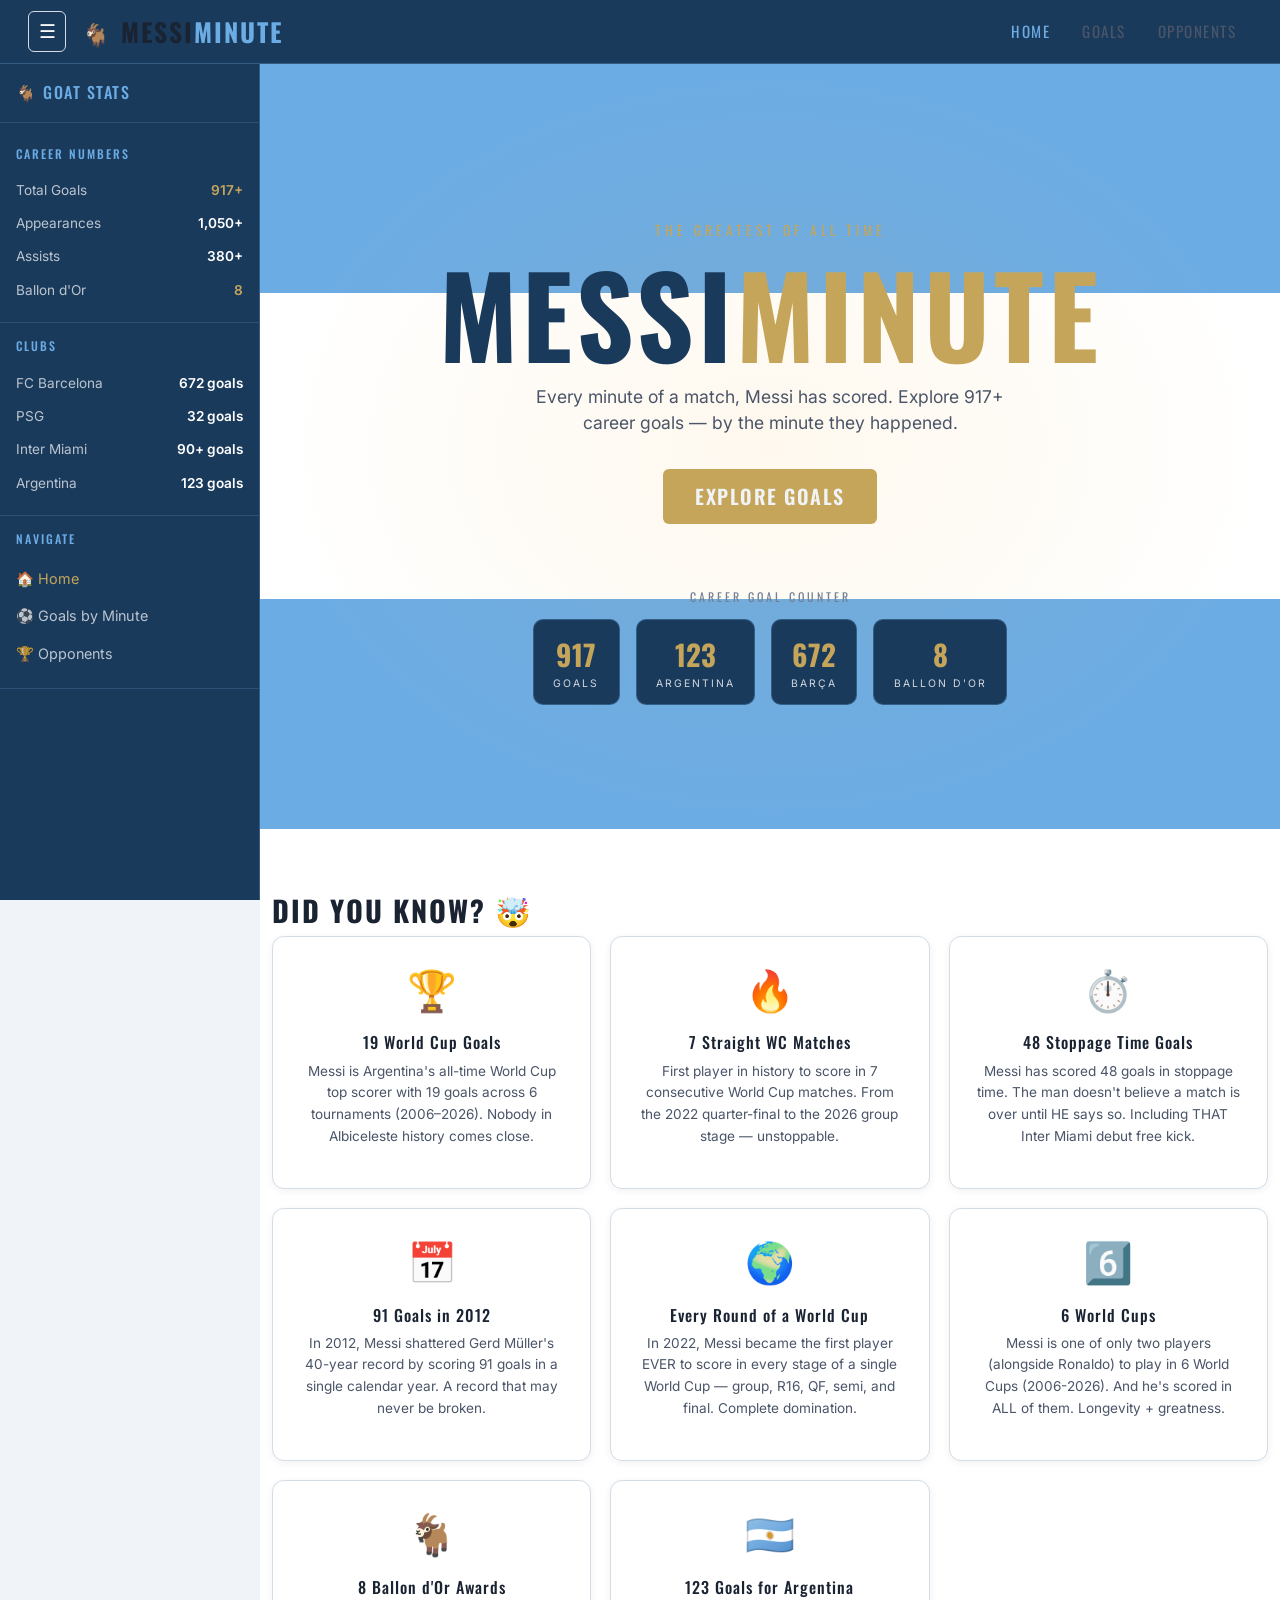
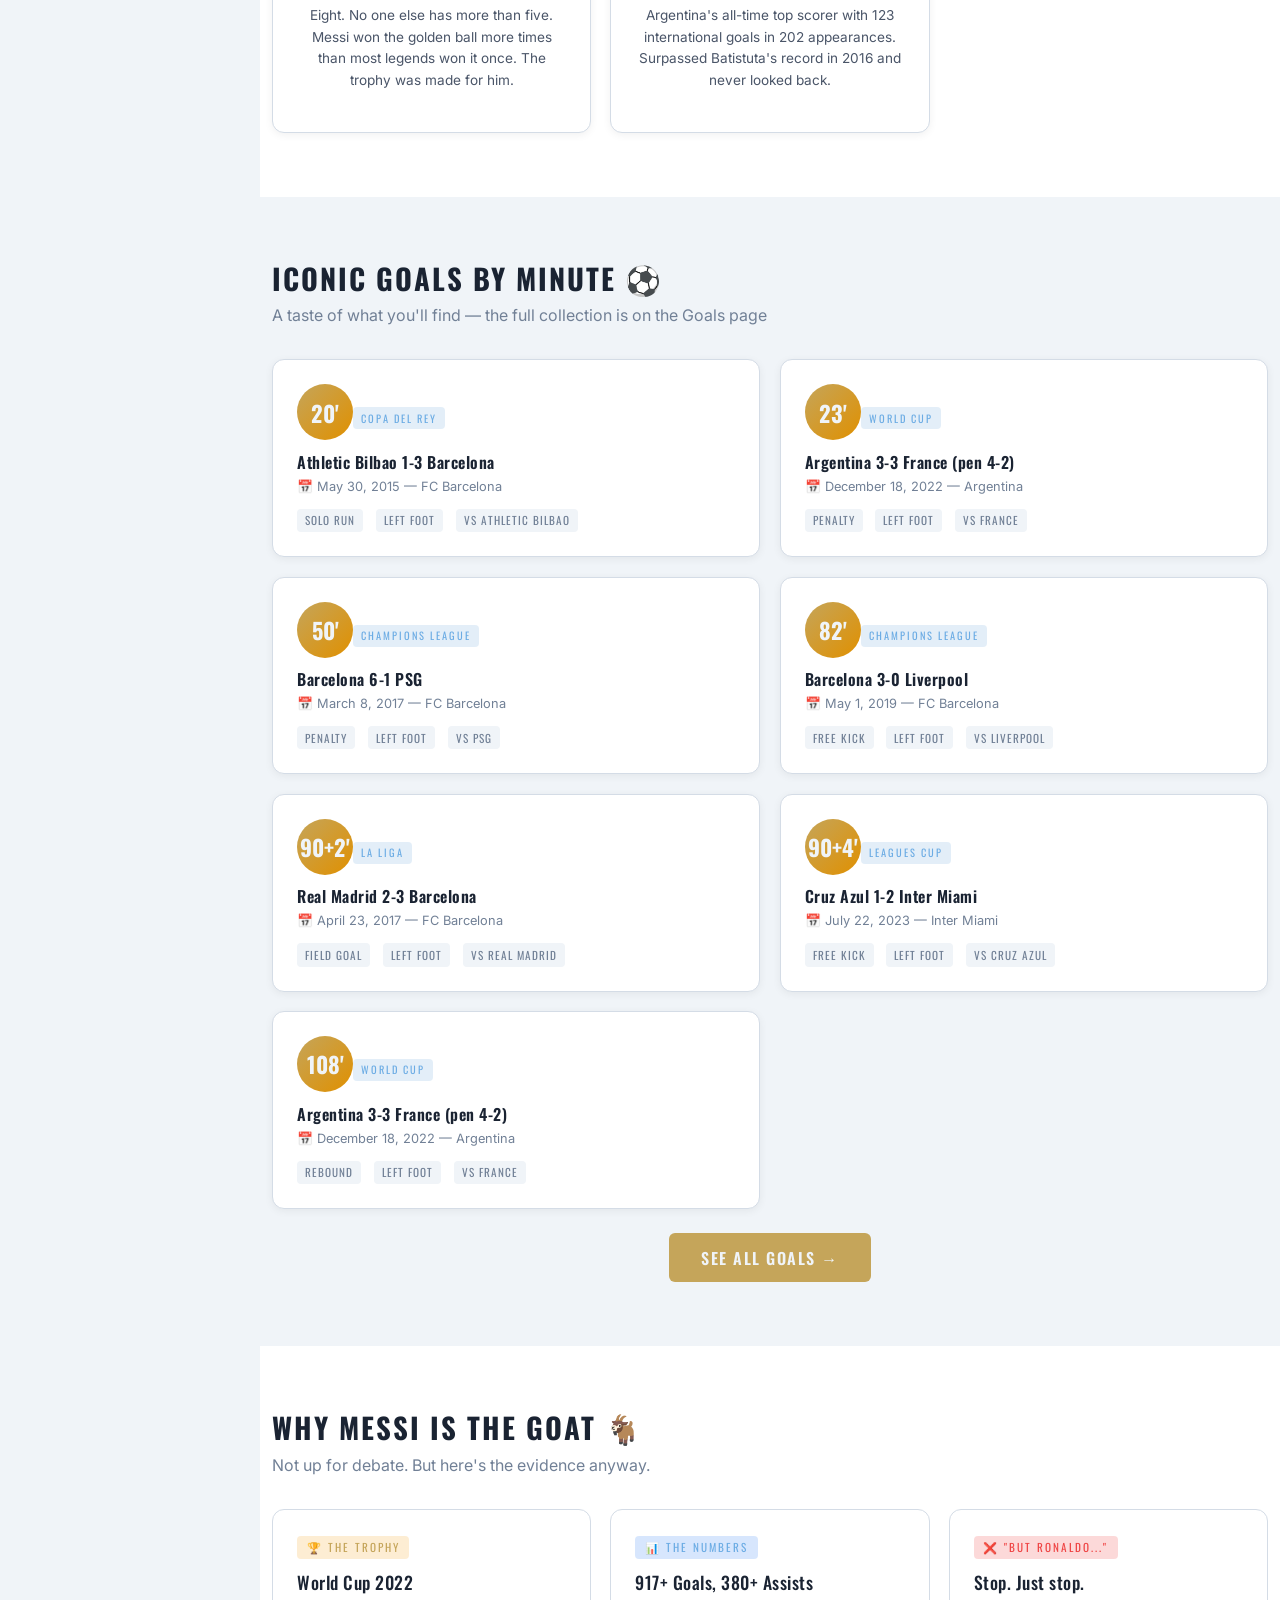
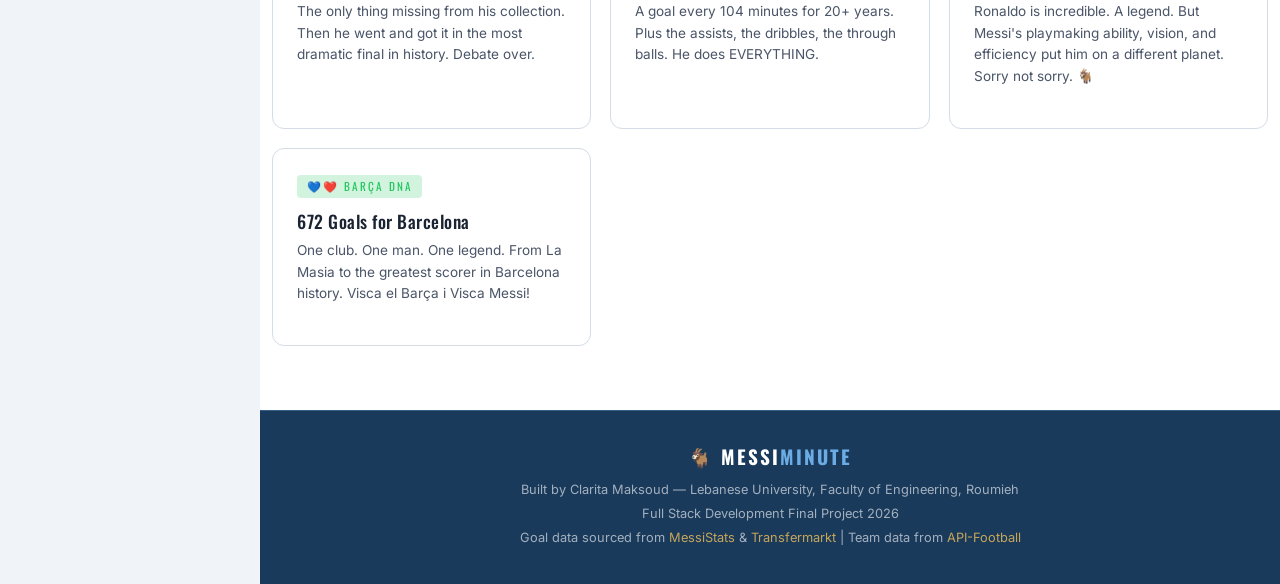
==== commit f7fadaa2: "Complete MessiMinute: 95 verified goals, Argentina theme, filters, API integration, sidebar" ====
--- a/index.html
+++ b/index.html
@@ -3,7 +3,7 @@
 <head>
   <meta charset="UTF-8">
   <meta name="viewport" content="width=device-width, initial-scale=1.0">
-  <title>Predict26 — World Cup 2026 Predictions</title>
+  <title>MessiMinute — Every Minute, Every Goal</title>
   <link href="https://cdn.jsdelivr.net/npm/bootstrap@5.3.3/dist/css/bootstrap.min.css" rel="stylesheet">
   <link href="https://fonts.googleapis.com/css2?family=Inter:wght@400;500;600;700&family=Oswald:wght@400;500;600;700&display=swap" rel="stylesheet">
   <link rel="stylesheet" href="css/style.css">
@@ -17,7 +17,7 @@
         <span class="toggle-icon">&#9776;</span>
       </button>
       <a class="navbar-brand" href="index.html">
-        <span class="brand-icon">⚽</span> PREDICT<span class="brand-accent">26</span>
+        <span class="brand-icon">🐐</span> MESSI<span class="brand-accent">MINUTE</span>
       </a>
       <button class="navbar-toggler" type="button" data-bs-toggle="collapse" data-bs-target="#navbarNav">
         <span class="navbar-toggler-icon"></span>
@@ -25,8 +25,8 @@
       <div class="collapse navbar-collapse" id="navbarNav">
         <ul class="navbar-nav ms-auto">
           <li class="nav-item"><a class="nav-link active" href="index.html">Home</a></li>
-          <li class="nav-item"><a class="nav-link" href="predictions.html">Predictions</a></li>
-          <li class="nav-item"><a class="nav-link" href="teams.html">Teams</a></li>
+          <li class="nav-item"><a class="nav-link" href="goals.html">Goals</a></li>
+          <li class="nav-item"><a class="nav-link" href="opponents.html">Opponents</a></li>
         </ul>
       </div>
     </div>
@@ -36,192 +36,182 @@
   <!-- This sidebar collapses on smaller screens as required by the assignment -->
   <aside class="sidebar" id="sidebar">
     <div class="sidebar-header">
-      <h5>Quick Stats</h5>
+      <h5>🐐 GOAT Stats</h5>
       <button class="btn-close btn-close-white d-lg-none" id="sidebarClose"></button>
     </div>
     <div class="sidebar-body">
       <div class="sidebar-section">
-        <h6 class="sidebar-label">Tournament</h6>
-        <div class="stat-item">
-          <span class="stat-name">Host</span>
-          <span class="stat-value">USA, MEX, CAN</span>
-        </div>
-        <div class="stat-item">
-          <span class="stat-name">Teams</span>
-          <span class="stat-value">48</span>
-        </div>
-        <div class="stat-item">
-          <span class="stat-name">Matches</span>
-          <span class="stat-value">104</span>
-        </div>
-        <div class="stat-item">
-          <span class="stat-name">Stadiums</span>
-          <span class="stat-value">16</span>
+        <h6 class="sidebar-label">Career Numbers</h6>
+        <div class="stat-item">
+          <span class="stat-name">Total Goals</span>
+          <span class="stat-value highlight">917+</span>
+        </div>
+        <div class="stat-item">
+          <span class="stat-name">Appearances</span>
+          <span class="stat-value">1,050+</span>
+        </div>
+        <div class="stat-item">
+          <span class="stat-name">Assists</span>
+          <span class="stat-value">380+</span>
+        </div>
+        <div class="stat-item">
+          <span class="stat-name">Ballon d'Or</span>
+          <span class="stat-value highlight">8</span>
         </div>
       </div>
       <div class="sidebar-section">
-        <h6 class="sidebar-label">Groups</h6>
-        <div class="group-links">
-          <a href="teams.html?group=A" class="group-badge">A</a>
-          <a href="teams.html?group=B" class="group-badge">B</a>
-          <a href="teams.html?group=C" class="group-badge">C</a>
-          <a href="teams.html?group=D" class="group-badge">D</a>
-          <a href="teams.html?group=E" class="group-badge">E</a>
-          <a href="teams.html?group=F" class="group-badge">F</a>
-          <a href="teams.html?group=G" class="group-badge">G</a>
-          <a href="teams.html?group=H" class="group-badge">H</a>
-          <a href="teams.html?group=I" class="group-badge">I</a>
-          <a href="teams.html?group=J" class="group-badge">J</a>
-          <a href="teams.html?group=K" class="group-badge">K</a>
-          <a href="teams.html?group=L" class="group-badge">L</a>
-        </div>
-      </div>
-      <div class="sidebar-section">
-        <h6 class="sidebar-label">My Favorites</h6>
-        <div class="stat-item">
-          <span class="stat-name">🇦🇷 Argentina</span>
-          <span class="stat-value fav">GOAT</span>
-        </div>
-        <div class="stat-item">
-          <span class="stat-name">🇪🇸 Spain</span>
-          <span class="stat-value fav">Tiki-Taka</span>
+        <h6 class="sidebar-label">Clubs</h6>
+        <div class="stat-item">
+          <span class="stat-name">FC Barcelona</span>
+          <span class="stat-value">672 goals</span>
+        </div>
+        <div class="stat-item">
+          <span class="stat-name">PSG</span>
+          <span class="stat-value">32 goals</span>
+        </div>
+        <div class="stat-item">
+          <span class="stat-name">Inter Miami</span>
+          <span class="stat-value">90+ goals</span>
+        </div>
+        <div class="stat-item">
+          <span class="stat-name">Argentina</span>
+          <span class="stat-value">123 goals</span>
         </div>
       </div>
       <div class="sidebar-section">
         <h6 class="sidebar-label">Navigate</h6>
         <a href="index.html" class="sidebar-nav-link active">🏠 Home</a>
-        <a href="predictions.html" class="sidebar-nav-link">🎯 Predictions</a>
-        <a href="teams.html" class="sidebar-nav-link">🏆 Teams</a>
+        <a href="goals.html" class="sidebar-nav-link">⚽ Goals by Minute</a>
+        <a href="opponents.html" class="sidebar-nav-link">🏆 Opponents</a>
       </div>
     </div>
   </aside>
 
-  <!-- SIDEBAR OVERLAY -->
   <div class="sidebar-overlay" id="sidebarOverlay"></div>
 
   <!-- MAIN CONTENT -->
   <main class="main-content" id="mainContent">
 
-    <!-- HERO SECTION -->
+    <!-- HERO -->
     <section class="hero-section">
       <div class="hero-overlay"></div>
       <div class="hero-content">
-        <p class="hero-eyebrow">FIFA World Cup 2026</p>
-        <h1 class="hero-title">PREDICT<span class="brand-accent">26</span></h1>
-        <p class="hero-subtitle">Pick your winners. Track your score. Prove you know football.</p>
-        <a href="predictions.html" class="btn btn-accent btn-lg">Start Predicting</a>
+        <p class="hero-eyebrow">The Greatest of All Time</p>
+        <h1 class="hero-title">MESSI<span class="brand-accent">MINUTE</span></h1>
+        <p class="hero-subtitle">Every minute of a match, Messi has scored. Explore 917+ career goals — by the minute they happened.</p>
+        <a href="goals.html" class="btn btn-accent btn-lg">Explore Goals</a>
       </div>
       <div class="hero-countdown" id="heroCountdown">
-        <p class="countdown-label">World Cup Final Countdown</p>
-        <div class="countdown-timer" id="countdownTimer">
-          <div class="countdown-block">
-            <span class="countdown-number" id="countDays">00</span>
-            <span class="countdown-unit">Days</span>
-          </div>
-          <div class="countdown-block">
-            <span class="countdown-number" id="countHours">00</span>
-            <span class="countdown-unit">Hours</span>
-          </div>
-          <div class="countdown-block">
-            <span class="countdown-number" id="countMins">00</span>
-            <span class="countdown-unit">Min</span>
-          </div>
-          <div class="countdown-block">
-            <span class="countdown-number" id="countSecs">00</span>
-            <span class="countdown-unit">Sec</span>
-          </div>
-        </div>
-      </div>
-    </section>
-
-    <!-- LIVE MATCHES SECTION -->
+        <p class="countdown-label">Career Goal Counter</p>
+        <div class="countdown-timer">
+          <div class="countdown-block">
+            <span class="countdown-number">917</span>
+            <span class="countdown-unit">Goals</span>
+          </div>
+          <div class="countdown-block">
+            <span class="countdown-number">123</span>
+            <span class="countdown-unit">Argentina</span>
+          </div>
+          <div class="countdown-block">
+            <span class="countdown-number">672</span>
+            <span class="countdown-unit">Barça</span>
+          </div>
+          <div class="countdown-block">
+            <span class="countdown-number">8</span>
+            <span class="countdown-unit">Ballon d'Or</span>
+          </div>
+        </div>
+      </div>
+    </section>
+
+    <!-- DID YOU KNOW -->
+    <section class="section-feature">
+      <div class="container">
+        <h2 class="section-title">Did You Know? 🤯</h2>
+        <div class="facts-grid">
+          <div class="fact-card">
+            <div class="fact-emoji">🏆</div>
+            <h5 class="fact-title">19 World Cup Goals</h5>
+            <p class="fact-text">Messi is Argentina's all-time World Cup top scorer with 19 goals across 6 tournaments (2006–2026). Nobody in Albiceleste history comes close.</p>
+          </div>
+          <div class="fact-card">
+            <div class="fact-emoji">🔥</div>
+            <h5 class="fact-title">7 Straight WC Matches</h5>
+            <p class="fact-text">First player in history to score in 7 consecutive World Cup matches. From the 2022 quarter-final to the 2026 group stage — unstoppable.</p>
+          </div>
+          <div class="fact-card">
+            <div class="fact-emoji">⏱️</div>
+            <h5 class="fact-title">48 Stoppage Time Goals</h5>
+            <p class="fact-text">Messi has scored 48 goals in stoppage time. The man doesn't believe a match is over until HE says so. Including THAT Inter Miami debut free kick.</p>
+          </div>
+          <div class="fact-card">
+            <div class="fact-emoji">📅</div>
+            <h5 class="fact-title">91 Goals in 2012</h5>
+            <p class="fact-text">In 2012, Messi shattered Gerd Müller's 40-year record by scoring 91 goals in a single calendar year. A record that may never be broken.</p>
+          </div>
+          <div class="fact-card">
+            <div class="fact-emoji">🌍</div>
+            <h5 class="fact-title">Every Round of a World Cup</h5>
+            <p class="fact-text">In 2022, Messi became the first player EVER to score in every stage of a single World Cup — group, R16, QF, semi, and final. Complete domination.</p>
+          </div>
+          <div class="fact-card">
+            <div class="fact-emoji">6️⃣</div>
+            <h5 class="fact-title">6 World Cups</h5>
+            <p class="fact-text">Messi is one of only two players (alongside Ronaldo) to play in 6 World Cups (2006-2026). And he's scored in ALL of them. Longevity + greatness.</p>
+          </div>
+          <div class="fact-card">
+            <div class="fact-emoji">🐐</div>
+            <h5 class="fact-title">8 Ballon d'Or Awards</h5>
+            <p class="fact-text">Eight. No one else has more than five. Messi won the golden ball more times than most legends won it once. The trophy was made for him.</p>
+          </div>
+          <div class="fact-card">
+            <div class="fact-emoji">🇦🇷</div>
+            <h5 class="fact-title">123 Goals for Argentina</h5>
+            <p class="fact-text">Argentina's all-time top scorer with 123 international goals in 202 appearances. Surpassed Batistuta's record in 2016 and never looked back.</p>
+          </div>
+        </div>
+      </div>
+    </section>
+
+    <!-- FEATURED GOALS -->
     <section class="section-dark">
       <div class="container">
-        <h2 class="section-title">Live & Upcoming Matches</h2>
-        <p class="section-desc">World Cup match data from API-Football (2022 season — 2026 data not yet available in free API tier)</p>
-
-        <!-- Loading State -->
-        <div class="loading-container" id="matchesLoading">
-          <div class="spinner-border text-warning" role="status">
-            <span class="visually-hidden">Loading...</span>
-          </div>
-          <p class="loading-text">Loading matches...</p>
-        </div>
-
-        <!-- Error State -->
-        <div class="error-container d-none" id="matchesError">
-          <p class="error-icon">⚠️</p>
-          <p class="error-text">Could not load matches. Please try again later.</p>
-          <button class="btn btn-outline-warning btn-sm" onclick="app.loadMatches()">Retry</button>
-        </div>
-
-        <!-- Empty State -->
-        <div class="empty-container d-none" id="matchesEmpty">
-          <p class="empty-icon">📭</p>
-          <p class="empty-text">No matches scheduled right now.</p>
-        </div>
-
-        <!-- Matches Grid -->
-        <div class="matches-grid d-none" id="matchesGrid">
-          <!-- Matches inserted by JS -->
-        </div>
-      </div>
-    </section>
-
-    <!-- DID YOU KNOW SECTION -->
+        <h2 class="section-title">Iconic Goals by Minute ⚽</h2>
+        <p class="section-desc">A taste of what you'll find — the full collection is on the Goals page</p>
+        <div class="matches-grid" id="featuredGoals">
+          <!-- Inserted by JS -->
+        </div>
+        <div class="text-center mt-4">
+          <a href="goals.html" class="btn btn-accent">See All Goals →</a>
+        </div>
+      </div>
+    </section>
+
+    <!-- MY HOT TAKES -->
     <section class="section-feature">
       <div class="container">
-        <h2 class="section-title">Did You Know? 🤔</h2>
-        <div class="facts-grid">
-          <div class="fact-card">
-            <div class="fact-emoji">🏟️</div>
-            <h5 class="fact-title">Biggest World Cup Ever</h5>
-            <p class="fact-text">2026 is the first World Cup with 48 teams and 104 matches — hosted across 3 countries!</p>
-          </div>
-          <div class="fact-card">
-            <div class="fact-emoji">🐐</div>
-            <h5 class="fact-title">Messi's Last Dance?</h5>
-            <p class="fact-text">Leo Messi could play his final World Cup at age 39. The GOAT looking to defend Argentina's crown.</p>
-          </div>
-          <div class="fact-card">
-            <div class="fact-emoji">🇱🇧</div>
-            <h5 class="fact-title">Lebanon's Dream</h5>
-            <p class="fact-text">With 48 teams, more nations than ever have a shot. Could Lebanon qualify one day? We believe!</p>
-          </div>
-          <div class="fact-card">
-            <div class="fact-emoji">⚽</div>
-            <h5 class="fact-title">New Format</h5>
-            <p class="fact-text">12 groups of 4 teams, top 2 + best 3rd-place teams advance. More drama, more upsets!</p>
-          </div>
-        </div>
-      </div>
-    </section>
-
-    <!-- HOT TAKES SECTION -->
-    <section class="section-dark">
-      <div class="container">
-        <h2 class="section-title">My Hot Takes 🔥</h2>
-        <p class="section-desc">Biased? Maybe. Wrong? Never. (Okay, sometimes.)</p>
+        <h2 class="section-title">Why Messi is the GOAT 🐐</h2>
+        <p class="section-desc">Not up for debate. But here's the evidence anyway.</p>
         <div class="takes-grid">
           <div class="take-card">
-            <div class="take-verdict win">🏆 Winner</div>
-            <h4>Argentina wins it again</h4>
-            <p>Messi magic + defending champions momentum. La Scaloneta doesn't stop. 🇦🇷</p>
-          </div>
-          <div class="take-card">
-            <div class="take-verdict dark-horse">🐴 Dark Horse</div>
-            <h4>Spain shocks everyone</h4>
-            <p>Young squad, Barça DNA, Yamal-era tiki-taka. Watch out for La Roja. 🇪🇸</p>
-          </div>
-          <div class="take-card">
-            <div class="take-verdict flop">💀 Biggest Flop</div>
-            <h4>England disappoints again</h4>
-            <p>It's coming home? It's going home more like. Sorry lads. 🏴󠁧󠁢󠁥󠁮󠁧󠁿</p>
-          </div>
-          <div class="take-card">
-            <div class="take-verdict player">⭐ Player to Watch</div>
-            <h4>Lamine Yamal</h4>
-            <p>Barça's wonderkid on the World Cup stage. The future is NOW. 🇪🇸</p>
+            <div class="take-verdict win">🏆 The Trophy</div>
+            <h4>World Cup 2022</h4>
+            <p>The only thing missing from his collection. Then he went and got it in the most dramatic final in history. Debate over.</p>
+          </div>
+          <div class="take-card">
+            <div class="take-verdict dark-horse">📊 The Numbers</div>
+            <h4>917+ Goals, 380+ Assists</h4>
+            <p>A goal every 104 minutes for 20+ years. Plus the assists, the dribbles, the through balls. He does EVERYTHING.</p>
+          </div>
+          <div class="take-card">
+            <div class="take-verdict flop">❌ "But Ronaldo..."</div>
+            <h4>Stop. Just stop.</h4>
+            <p>Ronaldo is incredible. A legend. But Messi's playmaking ability, vision, and efficiency put him on a different planet. Sorry not sorry. 🐐</p>
+          </div>
+          <div class="take-card">
+            <div class="take-verdict player">💙❤️ Barça DNA</div>
+            <h4>672 Goals for Barcelona</h4>
+            <p>One club. One man. One legend. From La Masia to the greatest scorer in Barcelona history. Visca el Barça i Visca Messi!</p>
           </div>
         </div>
       </div>
@@ -231,10 +221,10 @@
     <footer class="site-footer">
       <div class="container">
         <div class="footer-content">
-          <p class="footer-brand">⚽ PREDICT<span class="brand-accent">26</span></p>
+          <p class="footer-brand">🐐 MESSI<span class="brand-accent">MINUTE</span></p>
           <p class="footer-text">Built by Clarita Maksoud — Lebanese University, Faculty of Engineering, Roumieh</p>
           <p class="footer-text">Full Stack Development Final Project 2026</p>
-          <p class="footer-text">Data powered by <a href="https://www.api-football.com/" target="_blank">API-Football</a></p>
+          <p class="footer-text">Goal data sourced from <a href="https://www.messistats.com" target="_blank">MessiStats</a> & <a href="https://www.transfermarkt.com" target="_blank">Transfermarkt</a> | Team data from <a href="https://www.api-football.com/" target="_blank">API-Football</a></p>
         </div>
       </div>
     </footer>
@@ -244,4 +234,4 @@
   <script src="https://cdn.jsdelivr.net/npm/bootstrap@5.3.3/dist/js/bootstrap.bundle.min.js"></script>
   <script src="js/app.js"></script>
 </body>
-</html>
+</html>
--- a/css/style.css
+++ b/css/style.css
@@ -1,22 +1,24 @@
 /* ============================================
-   PREDICT26 — World Cup 2026 Predictions
-   Custom CSS — Dark Stadium Theme
+   MESSIMINUTE — Every Minute, Every Goal
+   Custom CSS — Argentina Light Theme
    ============================================ */
 
 /* ---------- CSS VARIABLES ---------- */
 :root {
-  --bg-primary: #0a0f1c;
-  --bg-secondary: #111827;
-  --bg-card: #1a2236;
-  --bg-card-hover: #222d45;
-  --accent-gold: #f5a623;
+  --bg-primary: #f0f4f8;
+  --bg-secondary: #ffffff;
+  --bg-card: #ffffff;
+  --bg-card-hover: #f8fafc;
+  --accent-gold: #C5A55A;
+  --accent-argentina: #6CACE4;
+  --accent-dark-blue: #1a3a5c;
   --accent-green: #22c55e;
   --accent-red: #ef4444;
-  --accent-blue: #3b82f6;
-  --text-primary: #f1f5f9;
-  --text-secondary: #94a3b8;
-  --text-muted: #64748b;
-  --border-color: #2a3550;
+  --accent-blue: #6CACE4;
+  --text-primary: #1a2332;
+  --text-secondary: #4a5568;
+  --text-muted: #718096;
+  --border-color: #d4dce6;
   --sidebar-width: 260px;
   --navbar-height: 64px;
   --font-display: 'Oswald', sans-serif;
@@ -48,9 +50,9 @@
 
 /* ---------- NAVBAR ---------- */
 .navbar {
-  background-color: rgba(10, 15, 28, 0.95);
+  background-color: var(--accent-dark-blue);
   backdrop-filter: blur(12px);
-  border-bottom: 1px solid var(--border-color);
+  border-bottom: 1px solid rgba(117, 170, 219, 0.3);
   height: var(--navbar-height);
   z-index: 1050;
   padding: 0 1rem;
@@ -65,7 +67,7 @@
 }
 
 .brand-accent {
-  color: var(--accent-gold);
+  color: var(--accent-argentina);
 }
 
 .brand-icon {
@@ -84,7 +86,7 @@
 
 .nav-link:hover,
 .nav-link.active {
-  color: var(--accent-gold) !important;
+  color: var(--accent-argentina) !important;
 }
 
 .sidebar-toggle {
@@ -100,11 +102,12 @@
   left: 0;
   width: var(--sidebar-width);
   height: calc(100vh - var(--navbar-height));
-  background-color: var(--bg-secondary);
-  border-right: 1px solid var(--border-color);
+  background-color: var(--accent-dark-blue);
+  border-right: 1px solid rgba(117, 170, 219, 0.3);
   overflow-y: auto;
   z-index: 1040;
   transition: transform 0.3s ease;
+  color: #ffffff;
 }
 
 .sidebar-header {
@@ -112,7 +115,7 @@
   justify-content: space-between;
   align-items: center;
   padding: 1.2rem 1rem;
-  border-bottom: 1px solid var(--border-color);
+  border-bottom: 1px solid rgba(117, 170, 219, 0.2);
 }
 
 .sidebar-header h5 {
@@ -120,7 +123,7 @@
   font-size: 1rem;
   letter-spacing: 1.5px;
   text-transform: uppercase;
-  color: var(--accent-gold);
+  color: var(--accent-argentina);
   margin: 0;
 }
 
@@ -130,7 +133,7 @@
 
 .sidebar-section {
   padding: 1rem;
-  border-bottom: 1px solid var(--border-color);
+  border-bottom: 1px solid rgba(117, 170, 219, 0.2);
 }
 
 .sidebar-label {
@@ -138,7 +141,7 @@
   font-size: 0.75rem;
   letter-spacing: 2px;
   text-transform: uppercase;
-  color: var(--text-muted);
+  color: var(--accent-argentina);
   margin-bottom: 0.8rem;
 }
 
@@ -151,12 +154,16 @@
 }
 
 .stat-name {
-  color: var(--text-secondary);
+  color: rgba(255, 255, 255, 0.7);
 }
 
 .stat-value {
-  color: var(--text-primary);
+  color: #ffffff;
   font-weight: 600;
+}
+
+.stat-value.highlight {
+  color: var(--accent-gold);
 }
 
 .stat-value.fav {
@@ -193,7 +200,7 @@
 .sidebar-nav-link {
   display: block;
   padding: 0.5rem 0;
-  color: var(--text-secondary);
+  color: rgba(255, 255, 255, 0.7);
   font-size: 0.9rem;
   transition: color 0.2s ease;
 }
@@ -204,9 +211,9 @@
 }
 
 .sidebar-filter {
-  background-color: var(--bg-card);
-  border: 1px solid var(--border-color);
-  color: var(--text-primary);
+  background-color: rgba(255, 255, 255, 0.1);
+  border: 1px solid rgba(117, 170, 219, 0.3);
+  color: #ffffff;
   font-size: 0.85rem;
 }
 
@@ -300,14 +307,17 @@
   justify-content: center;
   min-height: 85vh;
   background: linear-gradient(
-    135deg,
-    var(--bg-primary) 0%,
-    #0d1b3e 40%,
-    #132044 70%,
-    #0a1628 100%
+    180deg,
+    #6CACE4 0%,
+    #6CACE4 30%,
+    #FFFFFF 30%,
+    #FFFFFF 70%,
+    #6CACE4 70%,
+    #6CACE4 100%
   );
   text-align: center;
   overflow: hidden;
+  color: #1a3a5c;
 }
 
 .hero-overlay {
@@ -343,6 +353,11 @@
   letter-spacing: 4px;
   line-height: 1;
   margin-bottom: 1rem;
+  color: var(--accent-dark-blue);
+}
+
+.hero-title .brand-accent {
+  color: var(--accent-gold);
 }
 
 .hero-subtitle {
@@ -397,8 +412,8 @@
   display: flex;
   flex-direction: column;
   align-items: center;
-  background: var(--bg-card);
-  border: 1px solid var(--border-color);
+  background: var(--accent-dark-blue);
+  border: 1px solid rgba(108, 172, 228, 0.3);
   border-radius: 10px;
   padding: 0.8rem 1.2rem;
   min-width: 70px;
@@ -415,7 +430,7 @@
   font-size: 0.65rem;
   text-transform: uppercase;
   letter-spacing: 2px;
-  color: var(--text-muted);
+  color: rgba(255, 255, 255, 0.8);
 }
 
 /* ---------- SECTIONS ---------- */
@@ -446,8 +461,9 @@
 /* ---------- PAGE HEADER ---------- */
 .page-header {
   padding: 3rem 0 2rem;
-  background: linear-gradient(135deg, var(--bg-secondary), var(--bg-primary));
+  background: linear-gradient(135deg, var(--accent-dark-blue), #2a5a8c);
   border-bottom: 1px solid var(--border-color);
+  color: #ffffff;
 }
 
 .page-title {
@@ -455,10 +471,11 @@
   font-size: 2.2rem;
   font-weight: 700;
   letter-spacing: 2px;
+  color: #ffffff;
 }
 
 .page-desc {
-  color: var(--text-secondary);
+  color: rgba(255, 255, 255, 0.8);
   margin-top: 0.5rem;
 }
 
@@ -499,9 +516,9 @@
 }
 
 .match-card:hover {
-  border-color: var(--accent-gold);
+  border-color: var(--accent-argentina);
   transform: translateY(-2px);
-  box-shadow: 0 8px 24px rgba(0, 0, 0, 0.3);
+  box-shadow: 0 8px 24px rgba(117, 170, 219, 0.2);
 }
 
 .match-status {
@@ -561,6 +578,12 @@
   margin-bottom: 0.5rem;
 }
 
+.team-flag-large {
+  font-size: 2.8rem;
+  margin-bottom: 0.5rem;
+  display: block;
+}
+
 .team-name {
   font-family: var(--font-display);
   font-size: 0.85rem;
@@ -587,6 +610,13 @@
   font-size: 0.8rem;
   color: var(--text-muted);
   text-align: center;
+}
+
+.match-venue {
+  font-size: 0.8rem;
+  color: var(--text-secondary);
+  text-align: center;
+  margin-top: 0.3rem;
 }
 
 /* ---------- PREDICTIONS ---------- */
@@ -661,13 +691,14 @@
   font-size: 0.95rem;
   padding: 0.7rem 1rem;
   border-radius: 8px;
+  box-shadow: 0 2px 4px rgba(0, 0, 0, 0.04);
 }
 
 .search-input:focus {
   background-color: var(--bg-card);
-  border-color: var(--accent-gold);
+  border-color: var(--accent-argentina);
   color: var(--text-primary);
-  box-shadow: 0 0 0 3px rgba(245, 166, 35, 0.15);
+  box-shadow: 0 0 0 3px rgba(117, 170, 219, 0.2);
 }
 
 .search-input::placeholder {
@@ -694,11 +725,13 @@
   padding: 1.5rem;
   text-align: center;
   transition: all 0.3s ease;
+  box-shadow: 0 2px 8px rgba(0, 0, 0, 0.06);
 }
 
 .fact-card:hover {
   transform: translateY(-3px);
-  border-color: var(--accent-gold);
+  border-color: var(--accent-argentina);
+  box-shadow: 0 8px 24px rgba(117, 170, 219, 0.15);
 }
 
 .fact-emoji {
@@ -796,12 +829,13 @@
   border-radius: 12px;
   padding: 1.5rem;
   transition: all 0.3s ease;
+  box-shadow: 0 2px 8px rgba(0, 0, 0, 0.06);
 }
 
 .team-card:hover {
   transform: translateY(-3px);
-  border-color: var(--accent-gold);
-  box-shadow: 0 8px 24px rgba(0, 0, 0, 0.3);
+  border-color: var(--accent-argentina);
+  box-shadow: 0 8px 24px rgba(117, 170, 219, 0.15);
 }
 
 .team-card-header {
@@ -935,10 +969,101 @@
 }
 
 /* ---------- FOOTER ---------- */
+
+/* ---------- GOAL CARDS ---------- */
+.goal-card {
+  background: var(--bg-card);
+  border: 1px solid var(--border-color);
+  border-radius: 12px;
+  padding: 1.5rem;
+  transition: all 0.3s ease;
+  position: relative;
+  box-shadow: 0 2px 8px rgba(0, 0, 0, 0.06);
+}
+
+.goal-card:hover {
+  transform: translateY(-3px);
+  border-color: var(--accent-argentina);
+  box-shadow: 0 8px 24px rgba(117, 170, 219, 0.15);
+}
+
+.goal-minute-badge {
+  display: inline-flex;
+  align-items: center;
+  justify-content: center;
+  background: linear-gradient(135deg, var(--accent-gold), #e09000);
+  color: var(--bg-primary);
+  font-family: var(--font-display);
+  font-size: 1.4rem;
+  font-weight: 700;
+  width: 56px;
+  height: 56px;
+  border-radius: 50%;
+  margin-bottom: 0.8rem;
+}
+
+.goal-comp {
+  display: inline-block;
+  font-family: var(--font-display);
+  font-size: 0.65rem;
+  letter-spacing: 2px;
+  text-transform: uppercase;
+  padding: 0.2rem 0.5rem;
+  border-radius: 4px;
+  margin-bottom: 0.6rem;
+  background: rgba(117, 170, 219, 0.2);
+  color: var(--accent-argentina);
+}
+
+.goal-matchup {
+  font-family: var(--font-display);
+  font-size: 1rem;
+  font-weight: 600;
+  letter-spacing: 0.5px;
+  margin-bottom: 0.3rem;
+}
+
+.goal-date {
+  font-size: 0.8rem;
+  color: var(--text-muted);
+  margin-bottom: 0.6rem;
+}
+
+.goal-description {
+  font-size: 0.85rem;
+  color: var(--text-secondary);
+  line-height: 1.6;
+  font-style: italic;
+}
+
+.goal-meta {
+  display: flex;
+  gap: 0.8rem;
+  margin-top: 0.8rem;
+  flex-wrap: wrap;
+}
+
+.goal-tag {
+  font-size: 0.7rem;
+  padding: 0.2rem 0.5rem;
+  border-radius: 4px;
+  background: var(--bg-primary);
+  color: var(--text-muted);
+  font-family: var(--font-display);
+  letter-spacing: 1px;
+  text-transform: uppercase;
+}
+
+.stat-value.highlight {
+  color: var(--accent-gold);
+}
+
+/* ---------- FOOTER ---------- */
 .site-footer {
-  background: var(--bg-secondary);
-  border-top: 1px solid var(--border-color);
+  background: var(--accent-dark-blue);
+  border-top: 1px solid rgba(117, 170, 219, 0.3);
   padding: 2rem 0;
+  color: #ffffff;
 }
 
 .footer-content {
@@ -955,7 +1080,7 @@
 
 .footer-text {
   font-size: 0.8rem;
-  color: var(--text-muted);
+  color: rgba(255, 255, 255, 0.6);
   margin-bottom: 0.3rem;
 }
 
@@ -1008,4 +1133,4 @@
   .page-title {
     font-size: 1.6rem;
   }
-}
+}
